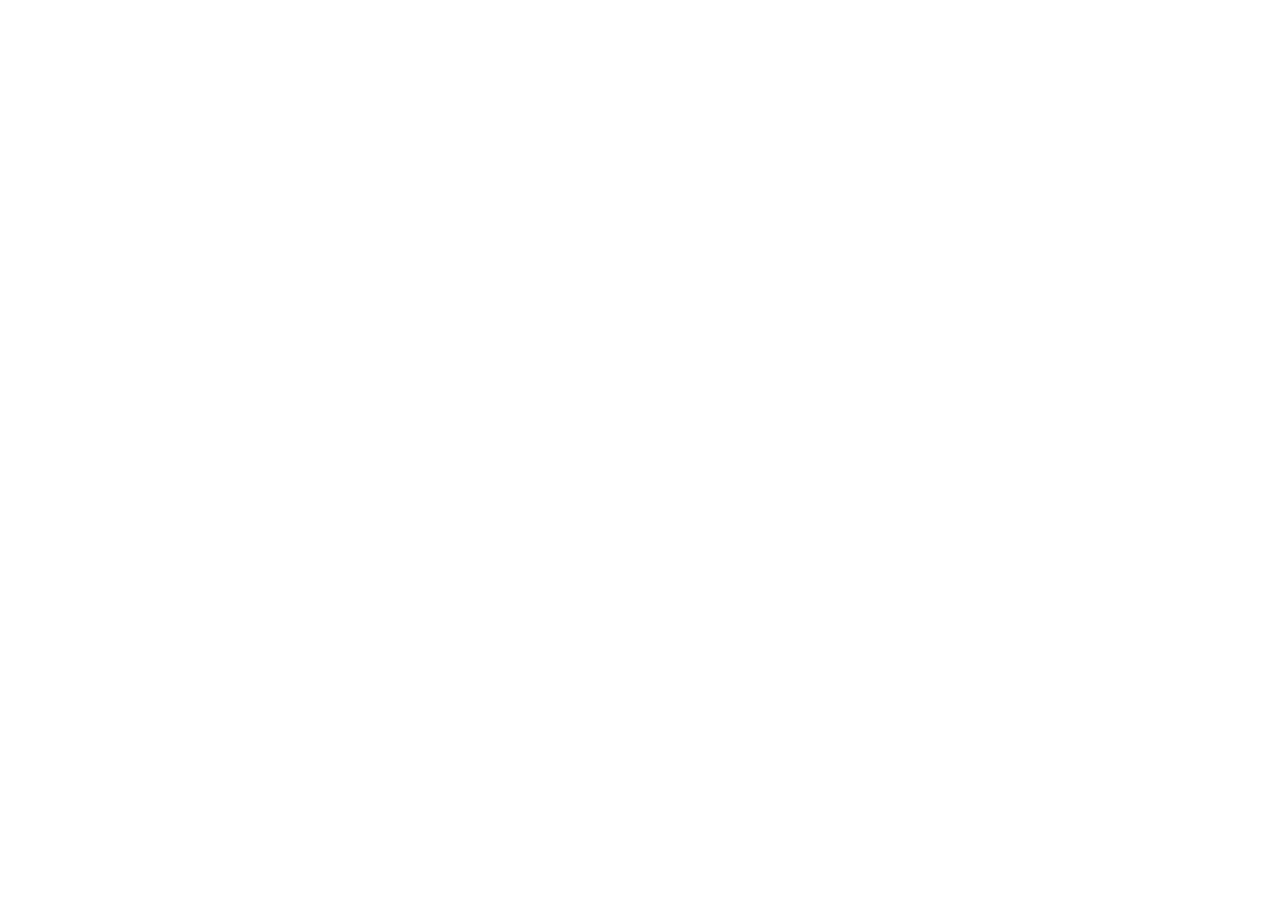
==== index.html @ 10d857cb "setup: initial files and folders creation" ====
<!DOCTYPE html>
<html lang="pt-br">

<head>
    <meta charset="UTF-8">
    <meta name="viewport" content="width=device-width, initial-scale=1.0">
    <title>Git Guide</title>
</head>

<body>

</body>

</html>
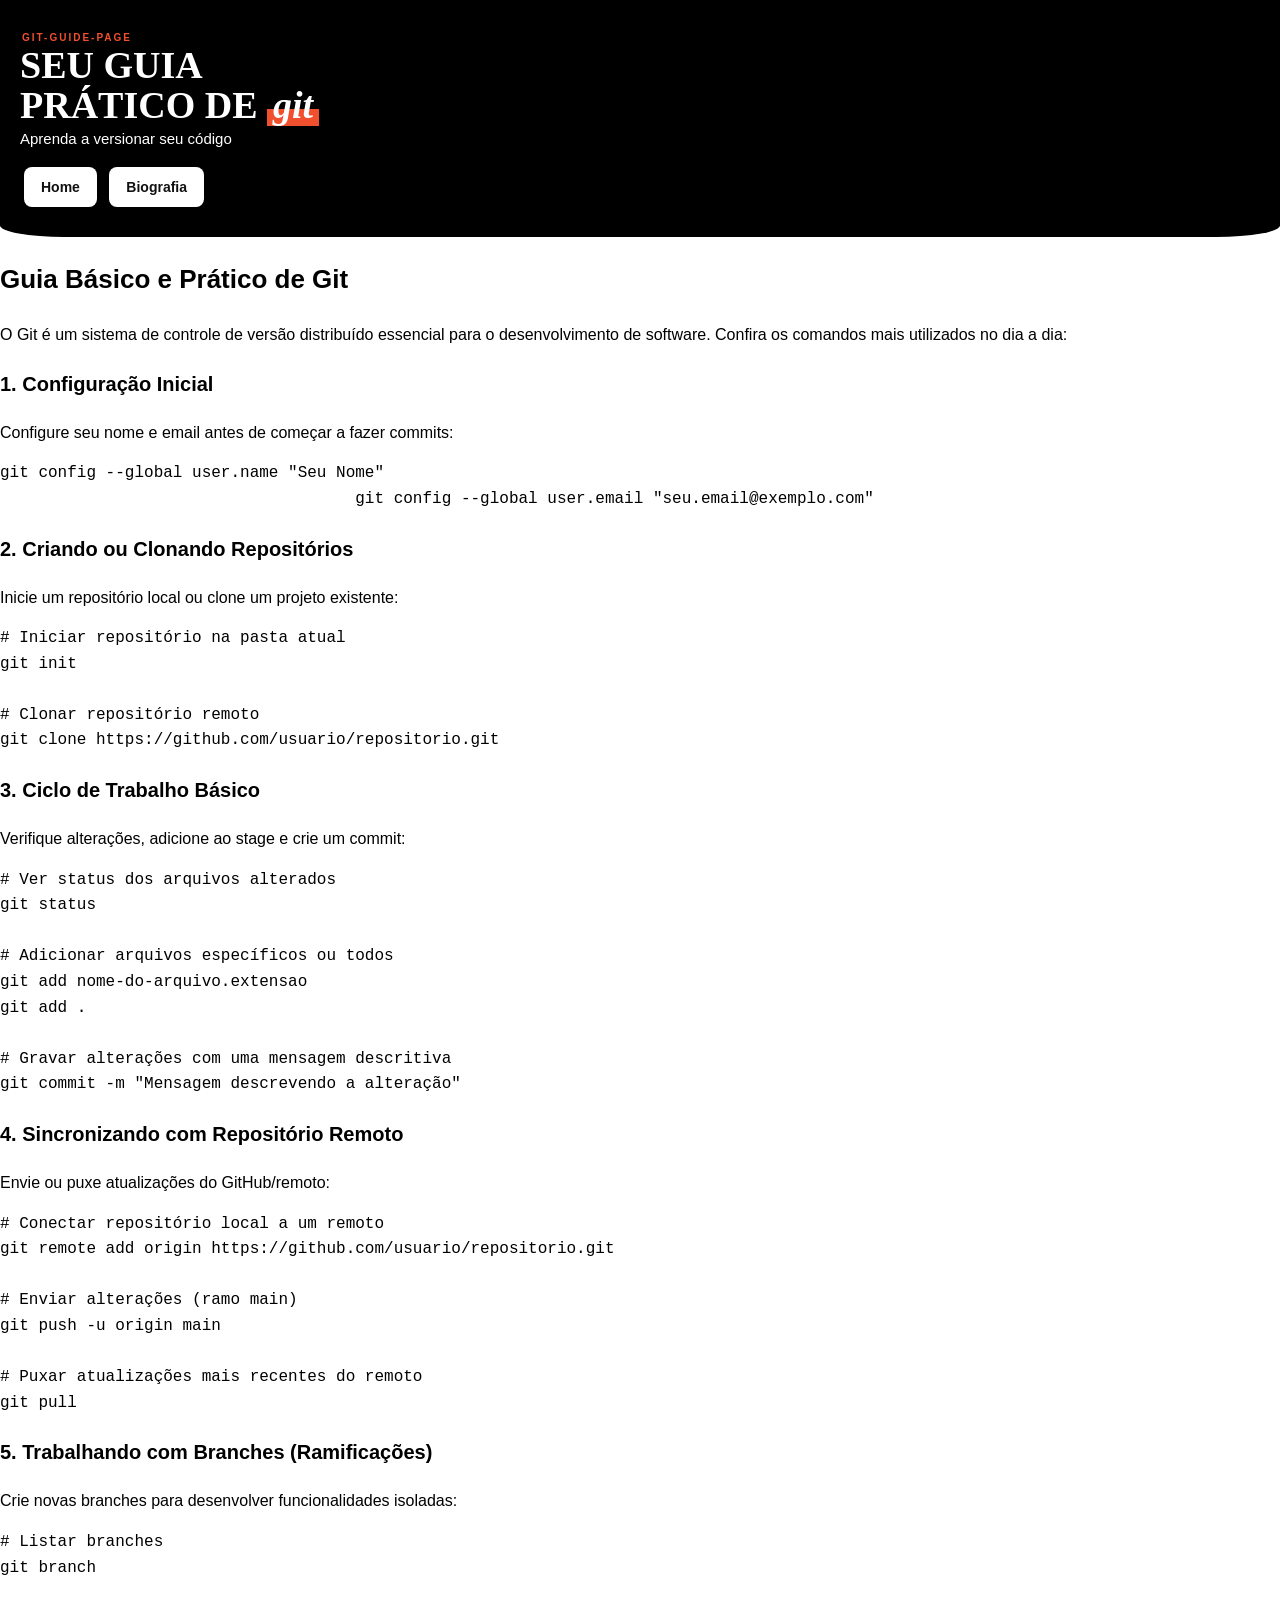
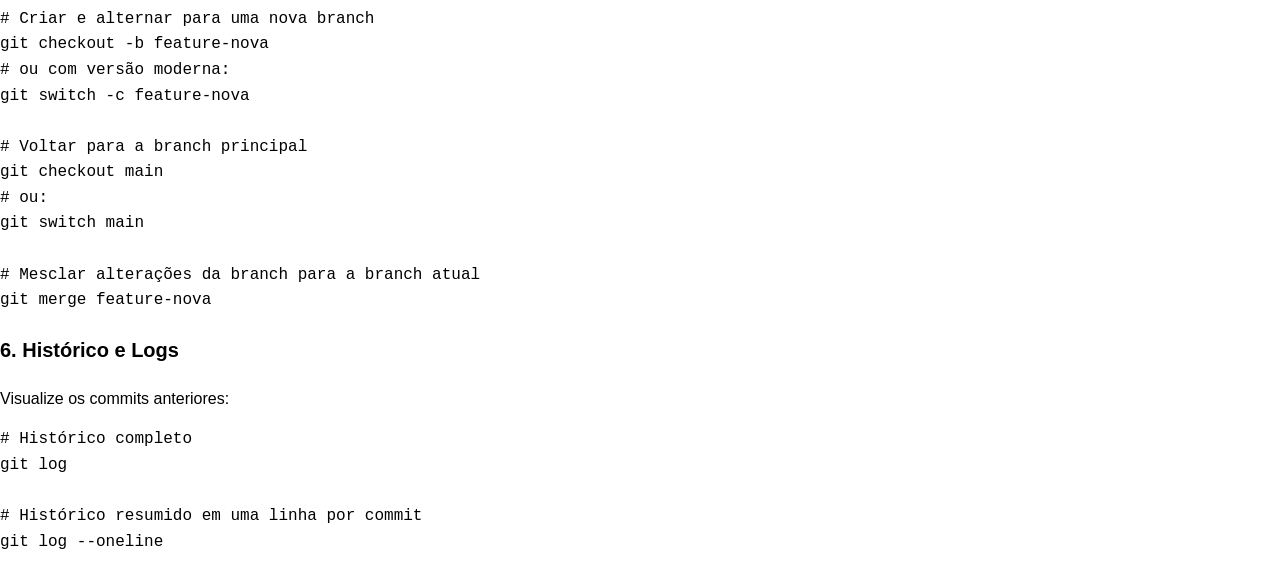
==== commit bc55f6ac: "style: enhanced header and navbar" ====
--- a/index.html
+++ b/index.html
@@ -4,11 +4,109 @@
 <head>
     <meta charset="UTF-8">
     <meta name="viewport" content="width=device-width, initial-scale=1.0">
+    <link rel="stylesheet" href="./css/style.css">
     <title>Git Guide</title>
 </head>
 
 <body>
+    <header class="header">
+        <div class="container">
+            <p class="sticker-title"> GIT-GUIDE-PAGE</p>
+            <h1>SEU GUIA <br>PRÁTICO DE <span>git</span></h1>
+            <p class="subtitle">Aprenda a versionar seu código</p>
+        </div>
 
+        <nav class="nav">
+            <ul class="list-menu">
+                <li><a class="nav-link" href="index.html">Home</a></li>
+                <li><a class="nav-link" href="pages/biografia.html">Biografia</a></li>
+            </ul>
+        </nav>
+    </header>
+
+    <main>
+        <section class="section">
+            <div class="container">
+                <h2>Guia Básico e Prático de Git</h2>
+                <p>O Git é um sistema de controle de versão distribuído essencial para o desenvolvimento de software.
+                    Confira os comandos mais utilizados no dia a dia:</p>
+
+                <article>
+                    <h3>1. Configuração Inicial</h3>
+                    <p>Configure seu nome e email antes de começar a fazer commits:</p>
+                    <pre><code>git config --global user.name "Seu Nome"
+                                     git config --global user.email "seu.email@exemplo.com"</code></pre>
+                </article>
+
+                <article>
+                    <h3>2. Criando ou Clonando Repositórios</h3>
+                    <p>Inicie um repositório local ou clone um projeto existente:</p>
+                    <pre><code># Iniciar repositório na pasta atual
+git init
+
+# Clonar repositório remoto
+git clone https://github.com/usuario/repositorio.git</code></pre>
+                </article>
+
+                <article>
+                    <h3>3. Ciclo de Trabalho Básico</h3>
+                    <p>Verifique alterações, adicione ao stage e crie um commit:</p>
+                    <pre><code># Ver status dos arquivos alterados
+git status
+
+# Adicionar arquivos específicos ou todos
+git add nome-do-arquivo.extensao
+git add .
+
+# Gravar alterações com uma mensagem descritiva
+git commit -m "Mensagem descrevendo a alteração"</code></pre>
+                </article>
+
+                <article>
+                    <h3>4. Sincronizando com Repositório Remoto</h3>
+                    <p>Envie ou puxe atualizações do GitHub/remoto:</p>
+                    <pre><code># Conectar repositório local a um remoto
+git remote add origin https://github.com/usuario/repositorio.git
+
+# Enviar alterações (ramo main)
+git push -u origin main
+
+# Puxar atualizações mais recentes do remoto
+git pull</code></pre>
+                </article>
+
+                <article>
+                    <h3>5. Trabalhando com Branches (Ramificações)</h3>
+                    <p>Crie novas branches para desenvolver funcionalidades isoladas:</p>
+                    <pre><code># Listar branches
+git branch
+
+# Criar e alternar para uma nova branch
+git checkout -b feature-nova
+# ou com versão moderna:
+git switch -c feature-nova
+
+# Voltar para a branch principal
+git checkout main
+# ou:
+git switch main
+
+# Mesclar alterações da branch para a branch atual
+git merge feature-nova</code></pre>
+                </article>
+
+                <article>
+                    <h3>6. Histórico e Logs</h3>
+                    <p>Visualize os commits anteriores:</p>
+                    <pre><code># Histórico completo
+git log
+
+# Histórico resumido em uma linha por commit
+git log --oneline</code></pre>
+                </article>
+            </div>
+        </section>
+    </main>
 </body>
 
 </html>
--- a/css/style.css
+++ b/css/style.css
@@ -0,0 +1,109 @@
+* {
+    box-sizing: border-box;
+}
+
+body {
+    margin: 0;
+    padding: 0;
+    font-family: 'Montserrat', sans-serif;
+    font-size: 16px;
+    line-height: 1.6;
+}
+
+h1 {
+    font-size: 38px;
+    margin-bottom: 10px;
+}
+
+h2 {
+    font-size: 26px;
+}
+
+h3 {
+    font-size: 20px;
+}
+
+a {
+    color: #F1502F;
+}
+
+.header {
+    background-color: black;
+    color: white;
+    text-align: left;
+    padding: 30px 0;
+    border-bottom-left-radius: 5%;
+    border-bottom-right-radius: 5%;
+}
+
+.sticker-title {
+    margin-top: 0;
+    margin-bottom: -1px;
+    color: #F1502F;
+    font-weight: bold;
+    letter-spacing: 2px;
+    text-transform: uppercase;
+    margin-left: 22px;
+    font-size: 10px;
+}
+
+.header h1 {
+    margin-top: 0;
+    margin-bottom: 2px;
+    margin-left: 20px;
+    font-family: "Geist 500";
+    letter-spacing: 0.0001px;
+    line-height: 40px;
+}
+
+.header span {
+    font-family: "Newsreader";
+    color: inherit;
+    font-style: italic;
+    background: linear-gradient(180deg, transparent 60%, #F1502F 50%);
+    padding: 0 6px;
+}
+
+.header .subtitle {
+    font-size: 15px;
+    margin-top: 2px;
+    margin-left: 20px;
+}
+
+.nav {
+    margin-left: 20px;
+}
+
+.list-menu {
+    padding: 0;
+    margin: 20px 0 0;
+    list-style: none;
+}
+
+.list-menu li {
+    margin: 0 4px;
+    padding: 0;
+    display: inline-block;
+}
+
+.nav-link {
+    margin-top: -4px;
+    display: inline-block;
+    padding: 8px 16px;
+    background-color: #ffffff;
+    color: #111111;
+    font-weight: 600;
+    font-size: 14px;
+    border: 1px solid rgba(255, 255, 255, 0.2);
+    border-radius: 8px;
+    text-decoration: none;
+    box-shadow: 0 2px 6px rgba(0, 0, 0, 0.3);
+    transition: all 0.2s ease;
+}
+
+.nav-link:hover {
+    background-color: #F1502F;
+    color: white;
+    transform: translateY(-2px);
+    box-shadow: 0 4px 12px rgba(218, 15, 0, 0.4);
+}
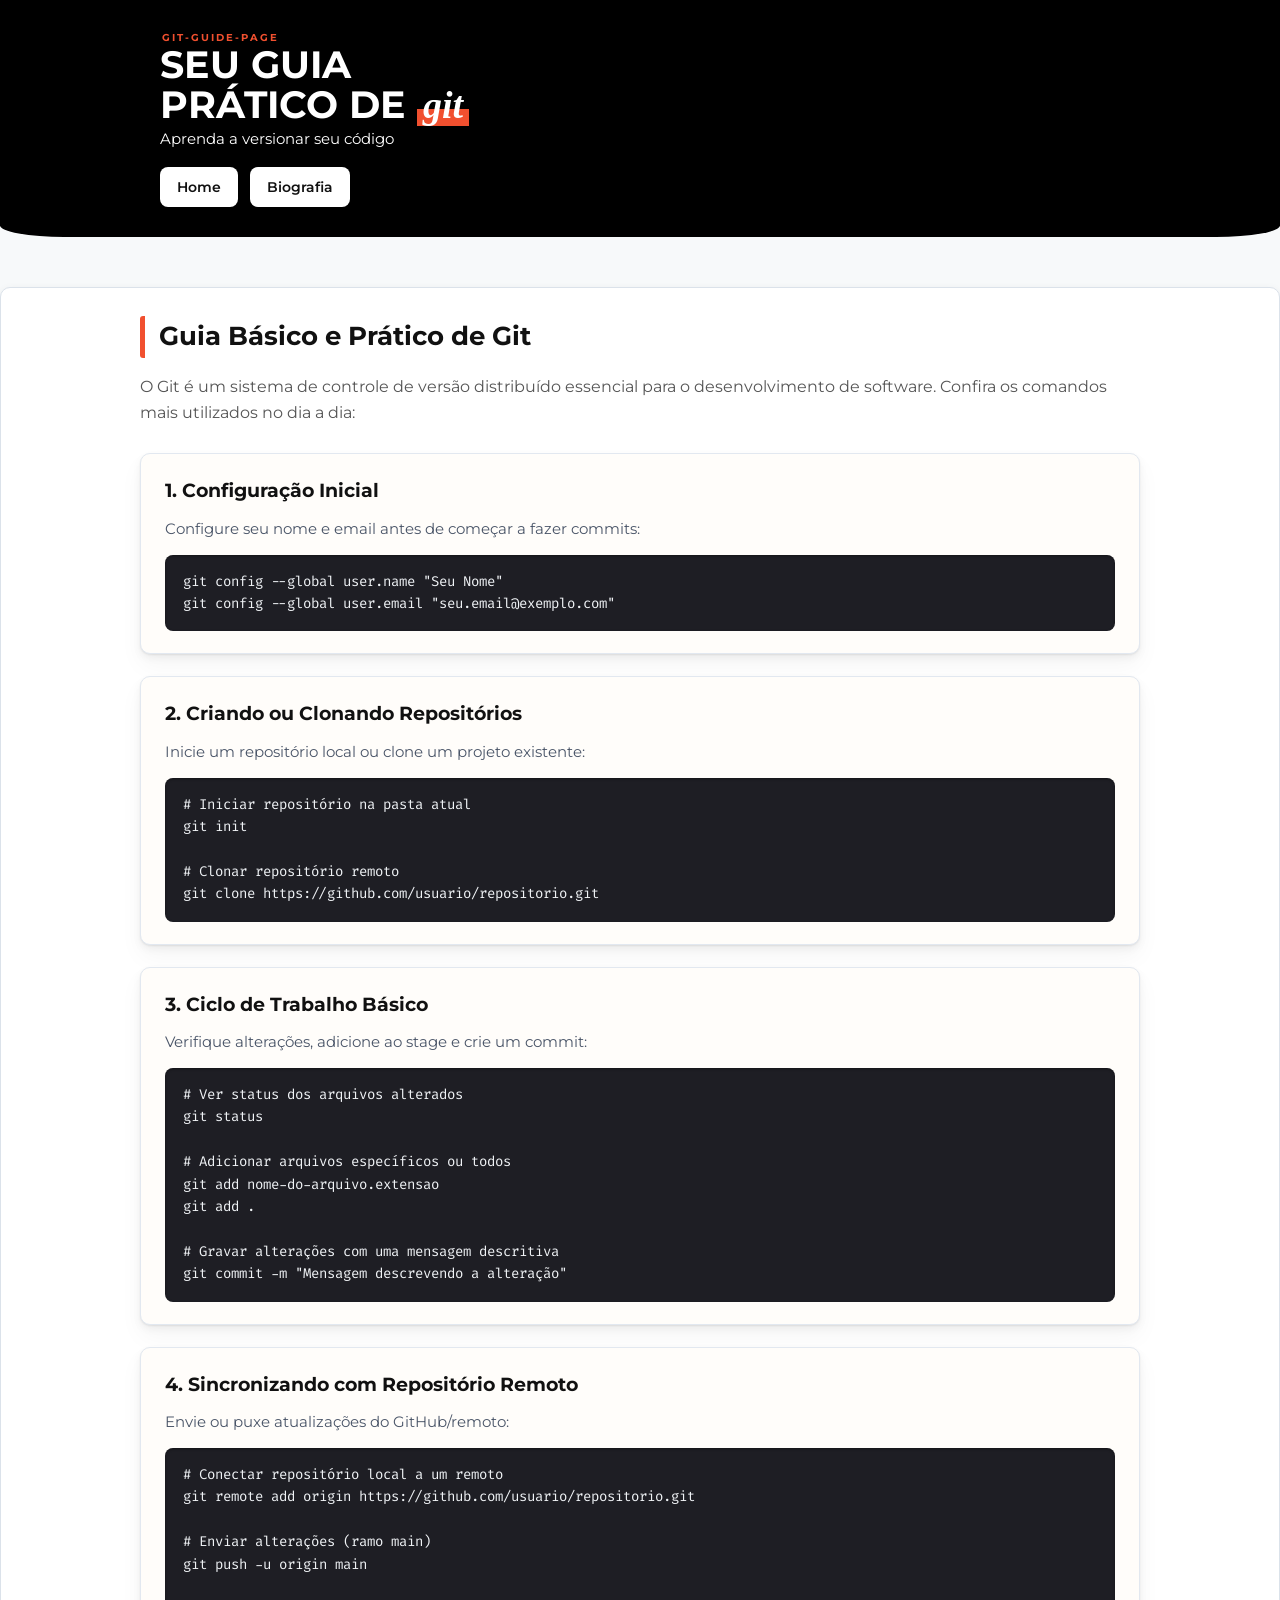
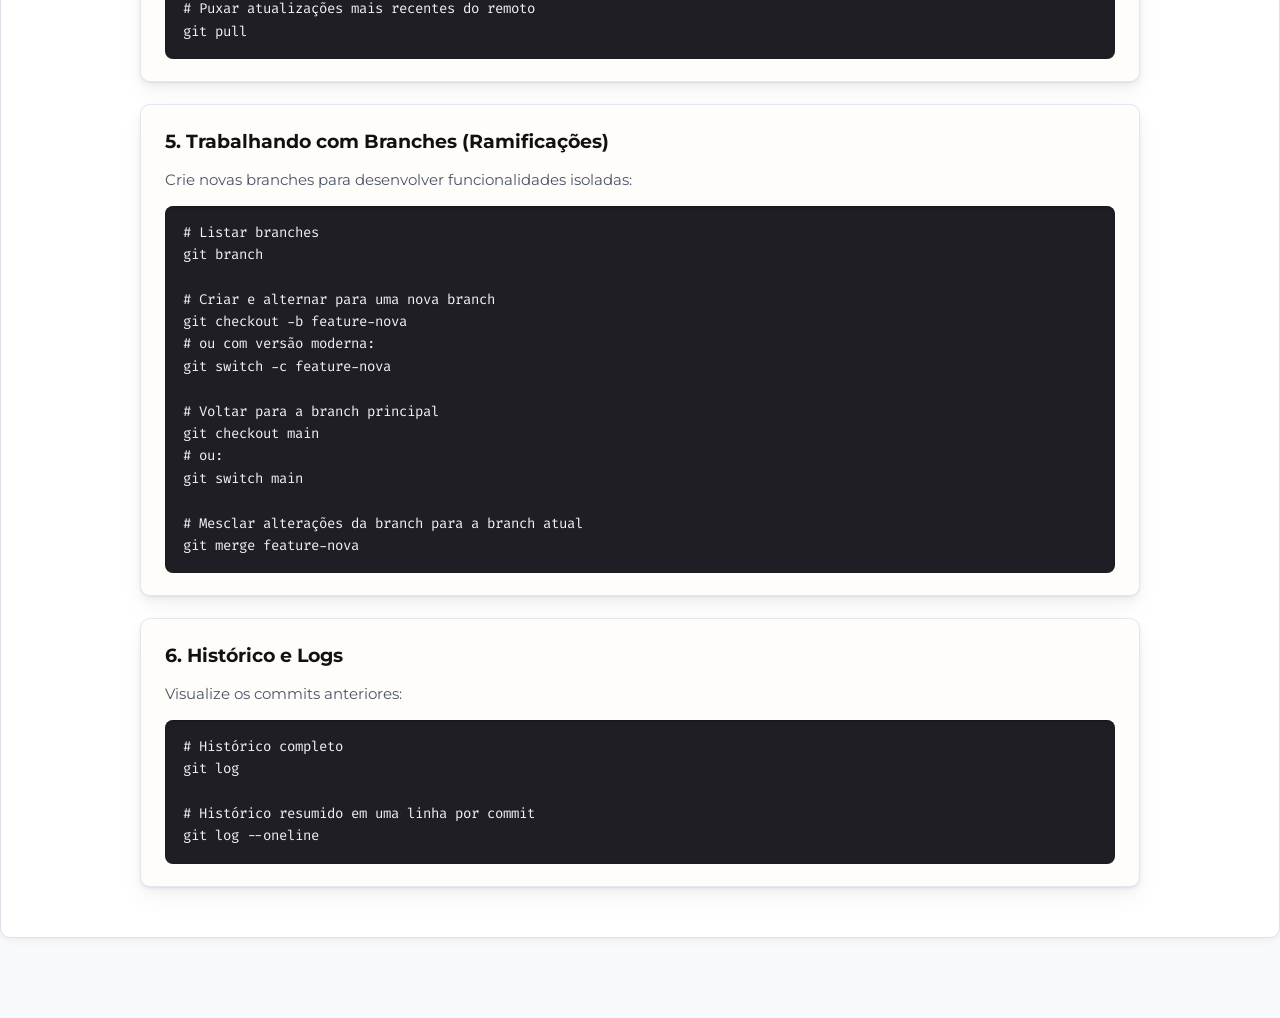
==== commit cb76f9ea: "refactor: relocate navigation inside header container below title" ====
--- a/index.html
+++ b/index.html
@@ -14,14 +14,14 @@
             <p class="sticker-title"> GIT-GUIDE-PAGE</p>
             <h1>SEU GUIA <br>PRÁTICO DE <span>git</span></h1>
             <p class="subtitle">Aprenda a versionar seu código</p>
+
+            <nav class="nav">
+                <ul class="list-menu">
+                    <li><a class="nav-link" href="index.html">Home</a></li>
+                    <li><a class="nav-link" href="pages/biografia.html">Biografia</a></li>
+                </ul>
+            </nav>
         </div>
-
-        <nav class="nav">
-            <ul class="list-menu">
-                <li><a class="nav-link" href="index.html">Home</a></li>
-                <li><a class="nav-link" href="pages/biografia.html">Biografia</a></li>
-            </ul>
-        </nav>
     </header>
 
     <main>
@@ -35,7 +35,7 @@
                     <h3>1. Configuração Inicial</h3>
                     <p>Configure seu nome e email antes de começar a fazer commits:</p>
                     <pre><code>git config --global user.name "Seu Nome"
-                                     git config --global user.email "seu.email@exemplo.com"</code></pre>
+git config --global user.email "seu.email@exemplo.com"</code></pre>
                 </article>
 
                 <article>
--- a/css/style.css
+++ b/css/style.css
@@ -1,3 +1,5 @@
+@import url('https://fonts.googleapis.com/css2?family=Fira+Code:wght@400;500;600&family=Montserrat:wght@400;500;600;700&display=swap');
+
 * {
     box-sizing: border-box;
 }
@@ -8,6 +10,8 @@
     font-family: 'Montserrat', sans-serif;
     font-size: 16px;
     line-height: 1.6;
+    background-color: #f7f9fa;
+    color: #1f2328;
 }
 
 h1 {
@@ -27,6 +31,9 @@
     color: #F1502F;
 }
 
+/* =========================================================
+   HEADER ORIGINAL PRESERVADO
+   ========================================================= */
 .header {
     background-color: black;
     color: white;
@@ -51,13 +58,13 @@
     margin-top: 0;
     margin-bottom: 2px;
     margin-left: 20px;
-    font-family: "Geist 500";
+    font-family: "Geist 500", "Montserrat", sans-serif;
     letter-spacing: 0.0001px;
     line-height: 40px;
 }
 
 .header span {
-    font-family: "Newsreader";
+    font-family: "Newsreader", serif;
     color: inherit;
     font-style: italic;
     background: linear-gradient(180deg, transparent 60%, #F1502F 50%);
@@ -71,7 +78,7 @@
 }
 
 .nav {
-    margin-left: 20px;
+    margin-left: 16px;
 }
 
 .list-menu {
@@ -106,4 +113,121 @@
     color: white;
     transform: translateY(-2px);
     box-shadow: 0 4px 12px rgba(218, 15, 0, 0.4);
+}
+
+/* =========================================================
+   CONTAINER & ESTRUTURA INSPIRADA NO PORTFÓLIO
+   ========================================================= */
+.container {
+    width: 90%;
+    max-width: 1000px;
+    margin: 0 auto;
+}
+
+main {
+    padding: 20px 0 50px;
+}
+
+.section {
+    padding: 28px 32px;
+    margin: 30px auto;
+    background-color: #ffffff;
+    border: 1px solid #dbe2ea;
+    border-radius: 10px;
+    box-shadow: 0 2px 8px rgba(0, 0, 0, 0.06);
+}
+
+.section h2 {
+    margin-top: 0;
+    margin-bottom: 16px;
+    padding-left: 14px;
+    border-left: 5px solid #F1502F;
+    border-radius: 3px;
+    color: #111111;
+}
+
+.section > .container > p {
+    color: #555555;
+    margin-bottom: 28px;
+    font-size: 16px;
+}
+
+/* =========================================================
+   CARDS DE ARTIGOS (ESTILO PORTFÓLIO)
+   ========================================================= */
+article {
+    padding: 22px 24px;
+    margin-bottom: 22px;
+    background-color: #fffdfa;
+    border: 1px solid #e2e8f0;
+    border-radius: 10px;
+    box-shadow:
+        0 1px 2px rgba(0, 0, 0, 0.07),
+        0 4px 8px rgba(0, 0, 0, 0.05),
+        0 12px 24px rgba(0, 0, 0, 0.04);
+    transition: transform 0.2s ease, box-shadow 0.2s ease;
+}
+
+article:hover {
+    transform: translateY(-2px);
+    box-shadow:
+        0 2px 6px rgba(0, 0, 0, 0.08),
+        0 8px 16px rgba(0, 0, 0, 0.06);
+}
+
+article h3 {
+    margin-top: 0;
+    margin-bottom: 10px;
+    color: #111111;
+    font-size: 19px;
+}
+
+article p {
+    color: #4a5568;
+    margin-top: 0;
+    margin-bottom: 14px;
+    font-size: 15px;
+}
+
+/* =========================================================
+   EXEMPLOS DE CÓDIGO (APENAS FUNDO DO TERMINAL, SEM BORDA MAC)
+   ========================================================= */
+pre {
+    margin: 10px 0 0;
+    padding: 16px 18px;
+    background-color: #1e1e24;
+    border-radius: 8px;
+    overflow-x: auto;
+    box-shadow: inset 0 1px 3px rgba(0, 0, 0, 0.35);
+}
+
+pre code {
+    font-family: 'Fira Code', 'Courier New', monospace;
+    font-size: 14px;
+    line-height: 1.6;
+    color: #f0f3f6;
+    white-space: pre;
+    display: block;
+}
+
+/* =========================================================
+   RESPONSIVIDADE
+   ========================================================= */
+@media (max-width: 768px) {
+    .section {
+        padding: 20px 16px;
+    }
+
+    article {
+        padding: 18px 16px;
+    }
+
+    .header h1 {
+        font-size: 30px;
+        line-height: 34px;
+    }
+
+    pre code {
+        font-size: 13px;
+    }
 }
